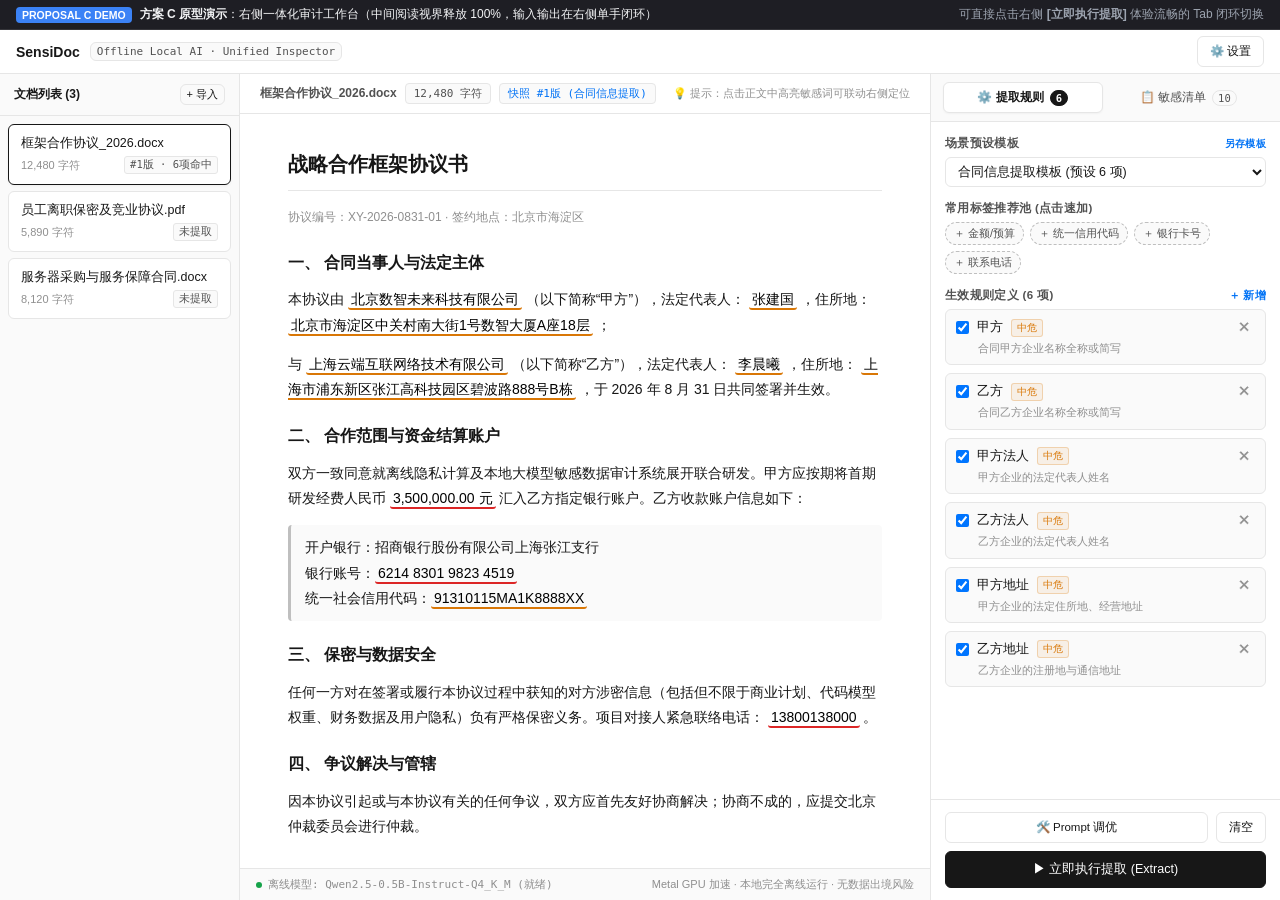
==== optimize/demo_c.html @ 73693ad2 "release: v1.0.0 - SensiDoc 本地敏感信息审计与脱敏系统 V1 正式版本" ====
<!DOCTYPE html>
<html lang="zh-CN">
<head>
  <meta charset="UTF-8">
  <meta name="viewport" content="width=device-width, initial-scale=1.0">
  <title>SensiDoc 方案C演示原型 - 右侧栏一体化审计工作台</title>
  <style>
    :root {
      --bg: hsl(0 0% 100%);
      --surface: hsl(0 0% 100%);
      --surface-2: hsl(0 0% 98%);
      --surface-hover: hsl(0 0% 95%);
      --surface-active: hsl(0 0% 92%);
      --border: hsl(0 0% 90%);
      --border-strong: hsl(0 0% 75%);
      --text: hsl(0 0% 9%);
      --text-dim: hsl(0 0% 32%);
      --text-mute: hsl(0 0% 56%);
      --accent: hsl(0 0% 9%);
      --accent-text: hsl(0 0% 100%);
      --danger: #dc2626;
      --danger-soft: rgba(220, 38, 38, 0.08);
      --warning: #d97706;
      --warning-soft: rgba(217, 119, 6, 0.08);
      --success: #16a34a;
      --success-soft: rgba(22, 163, 74, 0.08);
      --link: hsl(212 100% 48%);
      
      --radius-sm: 6px;
      --radius-md: 8px;
      --radius-lg: 12px;
      
      --font-sans: -apple-system, BlinkMacSystemFont, "SF Pro Text", "PingFang SC", "Helvetica Neue", Arial, sans-serif;
      --font-mono: ui-monospace, "SF Mono", Menlo, Monaco, Consolas, monospace;
    }

    @media (prefers-color-scheme: dark) {
      :root {
        --bg: hsl(0 0% 4%);
        --surface: hsl(0 0% 4%);
        --surface-2: hsl(0 0% 7%);
        --surface-hover: hsl(0 0% 11%);
        --surface-active: hsl(0 0% 14%);
        --border: hsl(0 0% 16%);
        --border-strong: hsl(0 0% 28%);
        --text: hsl(0 0% 93%);
        --text-dim: hsl(0 0% 63%);
        --text-mute: hsl(0 0% 45%);
        --accent: hsl(0 0% 93%);
        --accent-text: hsl(0 0% 6%);
        --danger: #f87171;
        --danger-soft: rgba(248, 113, 113, 0.15);
        --warning: #fbbf24;
        --warning-soft: rgba(251, 191, 36, 0.15);
        --success: #4ade80;
        --success-soft: rgba(74, 222, 128, 0.15);
        --link: hsl(210 100% 66%);
      }
    }

    * { box-sizing: border-box; margin: 0; padding: 0; }
    body {
      font-family: var(--font-sans);
      background: var(--bg);
      color: var(--text);
      height: 100vh;
      display: flex;
      flex-direction: column;
      overflow: hidden;
      -webkit-font-smoothing: antialiased;
    }

    /* 顶部提示横幅 Banner */
    .demo-banner {
      background: #1e1e24;
      color: #f3f4f6;
      font-size: 12px;
      padding: 6px 16px;
      display: flex;
      align-items: center;
      justify-content: space-between;
      border-bottom: 1px solid rgba(255,255,255,0.1);
      z-index: 100;
    }
    .demo-tag {
      background: #3b82f6;
      color: #fff;
      font-size: 10.5px;
      font-weight: 600;
      padding: 2px 6px;
      border-radius: 4px;
      margin-right: 8px;
    }

    /* 顶部导航 TopBar */
    .app-header {
      height: 44px;
      border-bottom: 1px solid var(--border);
      display: flex;
      align-items: center;
      justify-content: space-between;
      padding: 0 16px;
      background: var(--surface);
      flex-shrink: 0;
    }
    .logo-group { display: flex; align-items: center; gap: 10px; }
    .logo-title { font-size: 14px; font-weight: 600; }
    .logo-badge {
      font-size: 11px;
      font-family: var(--font-mono);
      padding: 2px 6px;
      border-radius: var(--radius-sm);
      border: 1px solid var(--border);
      color: var(--text-dim);
      background: var(--surface-2);
    }

    /* 三栏主体网格 */
    .app-layout {
      flex: 1;
      display: grid;
      grid-template-columns: 240px minmax(400px, 1fr) 350px;
      overflow: hidden;
    }

    /* 左栏：文件列表 */
    .sidebar {
      border-right: 1px solid var(--border);
      background: var(--surface-2);
      display: flex;
      flex-direction: column;
      overflow: hidden;
    }
    .sidebar-header {
      padding: 10px 14px;
      border-bottom: 1px solid var(--border);
      display: flex;
      align-items: center;
      justify-content: space-between;
      font-size: 12px;
      font-weight: 600;
    }
    .file-list {
      flex: 1;
      overflow-y: auto;
      padding: 8px;
      display: flex;
      flex-direction: column;
      gap: 6px;
    }
    .file-card {
      padding: 10px 12px;
      border-radius: var(--radius-sm);
      background: var(--surface);
      border: 1px solid var(--border);
      cursor: pointer;
      transition: all 0.12s;
    }
    .file-card:hover { border-color: var(--border-strong); }
    .file-card.active {
      border-color: var(--accent);
      background: var(--surface);
      box-shadow: 0 1px 3px rgba(0,0,0,0.05);
    }
    .file-name {
      font-size: 12.5px;
      font-weight: 500;
      white-space: nowrap;
      overflow: hidden;
      text-overflow: ellipsis;
      margin-bottom: 4px;
    }
    .file-meta {
      display: flex;
      align-items: center;
      justify-content: space-between;
      font-size: 11px;
      color: var(--text-mute);
    }
    .version-tag {
      font-family: var(--font-mono);
      font-size: 10.5px;
      background: var(--surface-2);
      padding: 1px 5px;
      border-radius: 3px;
      border: 1px solid var(--border);
      color: var(--text-dim);
    }

    /* 中间主舞台：极简纯净正文阅读画布 */
    .main-stage {
      display: flex;
      flex-direction: column;
      background: var(--surface);
      overflow: hidden;
    }
    .stage-toolbar {
      height: 40px;
      padding: 0 20px;
      border-bottom: 1px solid var(--border);
      display: flex;
      align-items: center;
      justify-content: space-between;
      background: var(--surface);
      font-size: 12px;
      color: var(--text-dim);
      flex-shrink: 0;
    }
    .stage-meta {
      display: flex;
      align-items: center;
      gap: 8px;
    }
    .doc-pill {
      font-family: var(--font-mono);
      font-size: 11px;
      background: var(--surface-2);
      padding: 2px 8px;
      border-radius: 4px;
      border: 1px solid var(--border);
    }
    .stage-content {
      flex: 1;
      overflow-y: auto;
      padding: 32px 48px;
      line-height: 1.8;
      font-size: 14px;
      color: var(--text);
    }
    .stage-content h1 {
      font-size: 20px;
      font-weight: 600;
      margin-bottom: 16px;
      border-bottom: 1px solid var(--border);
      padding-bottom: 8px;
    }
    .stage-content h2 {
      font-size: 16px;
      font-weight: 600;
      margin: 20px 0 10px 0;
    }
    .stage-content p {
      margin-bottom: 14px;
      color: var(--text);
    }
    .stage-footer {
      height: 32px;
      padding: 0 16px;
      border-top: 1px solid var(--border);
      background: var(--surface-2);
      display: flex;
      align-items: center;
      justify-content: space-between;
      font-size: 11px;
      color: var(--text-mute);
      flex-shrink: 0;
    }

    /* 敏感词高亮插桩 */
    mark.sensi-mark {
      background: transparent;
      padding: 1px 3px;
      border-radius: 3px;
      cursor: pointer;
      transition: all 0.15s ease;
      position: relative;
    }
    mark.sensi-mark[data-risk="high"] {
      border-bottom: 2px solid var(--danger);
    }
    mark.sensi-mark[data-risk="medium"] {
      border-bottom: 2px solid var(--warning);
    }
    mark.sensi-mark[data-risk="low"] {
      border-bottom: 2px solid var(--text-dim);
    }
    mark.sensi-mark:hover {
      background: rgba(217, 119, 6, 0.12);
    }
    mark.sensi-mark.sensi-selected {
      background: rgba(217, 119, 6, 0.22);
      box-shadow: 0 0 0 2px var(--warning);
      font-weight: 600;
    }
    mark.sensi-mark.sensi-selected[data-risk="high"] {
      background: rgba(220, 38, 38, 0.22);
      box-shadow: 0 0 0 2px var(--danger);
    }

    /* 右侧栏：统一智能审计主控台 (Unified Inspector Panel) */
    .inspector-panel {
      border-left: 1px solid var(--border);
      background: var(--surface);
      display: flex;
      flex-direction: column;
      overflow: hidden;
    }
    
    /* 分段选项卡 Segmented Control */
    .segmented-control {
      padding: 8px 12px;
      border-bottom: 1px solid var(--border);
      background: var(--surface-2);
      display: flex;
      gap: 6px;
    }
    .segmented-btn {
      flex: 1;
      padding: 6px 10px;
      font-size: 12px;
      font-weight: 500;
      border-radius: var(--radius-sm);
      border: 1px solid transparent;
      background: transparent;
      color: var(--text-dim);
      cursor: pointer;
      display: flex;
      align-items: center;
      justify-content: center;
      gap: 6px;
      transition: all 0.12s;
      user-select: none;
    }
    .segmented-btn:hover {
      background: var(--surface-hover);
      color: var(--text);
    }
    .segmented-btn.active {
      background: var(--surface);
      color: var(--text);
      border-color: var(--border);
      box-shadow: 0 1px 2px rgba(0,0,0,0.04);
      font-weight: 600;
    }
    .badge-count {
      font-size: 10.5px;
      font-family: var(--font-mono);
      background: var(--surface-2);
      padding: 1px 5px;
      border-radius: 10px;
      border: 1px solid var(--border);
    }
    .segmented-btn.active .badge-count {
      background: var(--accent);
      color: var(--accent-text);
      border-color: var(--accent);
    }

    /* 选项卡内容容器 */
    .tab-content {
      flex: 1;
      overflow-y: auto;
      display: flex;
      flex-direction: column;
    }

    /* 规则配置 Tab */
    .rules-pane {
      padding: 14px;
      display: flex;
      flex-direction: column;
      gap: 14px;
      flex: 1;
    }
    .pane-section-title {
      font-size: 11.5px;
      font-weight: 600;
      color: var(--text-dim);
      display: flex;
      align-items: center;
      justify-content: space-between;
      text-transform: uppercase;
      letter-spacing: 0.03em;
    }
    .form-row {
      display: flex;
      flex-direction: column;
      gap: 6px;
    }
    .select-input {
      width: 100%;
      padding: 6px 8px;
      border-radius: var(--radius-sm);
      border: 1px solid var(--border);
      background: var(--surface);
      color: var(--text);
      font-size: 12.5px;
      outline: none;
    }

    /* 常用标签按钮池 */
    .tag-pool {
      display: flex;
      flex-wrap: wrap;
      gap: 6px;
    }
    .tag-chip {
      font-size: 11px;
      padding: 3px 8px;
      border-radius: 12px;
      border: 1px dashed var(--border-strong);
      background: var(--surface-2);
      color: var(--text-dim);
      cursor: pointer;
      user-select: none;
      display: inline-flex;
      align-items: center;
      gap: 4px;
      transition: all 0.12s;
    }
    .tag-chip:hover {
      background: var(--surface-hover);
      border-color: var(--text);
      color: var(--text);
    }

    /* 规则卡片列表 */
    .rule-card-list {
      display: flex;
      flex-direction: column;
      gap: 8px;
    }
    .rule-card {
      background: var(--surface-2);
      border: 1px solid var(--border);
      border-radius: var(--radius-sm);
      padding: 8px 10px;
      transition: border-color 0.12s;
    }
    .rule-card:hover {
      border-color: var(--border-strong);
    }
    .rule-card-header {
      display: flex;
      align-items: center;
      justify-content: space-between;
      gap: 8px;
    }
    .rule-left {
      display: flex;
      align-items: center;
      gap: 8px;
      font-size: 12.5px;
      font-weight: 500;
    }
    .rule-desc {
      font-size: 11px;
      color: var(--text-mute);
      margin-top: 4px;
      padding-left: 22px;
      line-height: 1.4;
    }
    .risk-badge {
      font-size: 10px;
      padding: 1px 5px;
      border-radius: 3px;
      font-weight: 500;
    }
    .risk-badge.medium {
      background: var(--warning-soft);
      color: var(--warning);
      border: 1px solid rgba(217, 119, 6, 0.25);
    }
    .risk-badge.high {
      background: var(--danger-soft);
      color: var(--danger);
      border: 1px solid rgba(220, 38, 38, 0.25);
    }
    .delete-btn {
      color: var(--text-mute);
      cursor: pointer;
      font-size: 13px;
      padding: 2px 4px;
      border-radius: 3px;
    }
    .delete-btn:hover {
      color: var(--danger);
      background: var(--surface-hover);
    }

    /* 底部执行动作卡 */
    .inspector-footer {
      padding: 12px 14px;
      border-top: 1px solid var(--border);
      background: var(--surface);
      display: flex;
      flex-direction: column;
      gap: 8px;
    }
    .btn {
      padding: 7px 12px;
      font-size: 12.5px;
      font-weight: 500;
      border-radius: var(--radius-sm);
      border: 1px solid var(--border);
      background: transparent;
      color: var(--text);
      cursor: pointer;
      display: inline-flex;
      align-items: center;
      justify-content: center;
      gap: 6px;
      transition: all 0.12s;
      user-select: none;
    }
    .btn:hover { background: var(--surface-hover); }
    .btn.primary {
      background: var(--accent);
      color: var(--accent-text);
      border-color: var(--accent);
    }
    .btn.primary:hover { opacity: 0.9; }

    /* 审计清单 Tab */
    .audit-pane {
      display: flex;
      flex-direction: column;
      flex: 1;
      overflow: hidden;
    }
    .audit-toolbar {
      padding: 10px 14px;
      border-bottom: 1px solid var(--border);
      display: flex;
      align-items: center;
      justify-content: space-between;
      background: var(--surface-2);
      font-size: 11.5px;
    }
    .audit-items-list {
      flex: 1;
      overflow-y: auto;
      padding: 10px 12px;
      display: flex;
      flex-direction: column;
      gap: 6px;
    }
    .audit-item {
      padding: 8px 10px;
      border-radius: var(--radius-sm);
      background: var(--surface);
      border: 1px solid var(--border);
      cursor: pointer;
      transition: all 0.12s;
    }
    .audit-item:hover {
      border-color: var(--border-strong);
      background: var(--surface-hover);
    }
    .audit-item.active {
      border-color: var(--warning);
      background: var(--warning-soft);
    }
    .audit-item-top {
      display: flex;
      align-items: center;
      justify-content: space-between;
      margin-bottom: 4px;
    }
    .audit-word {
      font-size: 12.5px;
      font-weight: 600;
      color: var(--text);
    }
    .audit-tag {
      font-size: 10.5px;
      color: var(--text-dim);
      background: var(--surface-2);
      padding: 1px 6px;
      border-radius: 4px;
      border: 1px solid var(--border);
    }

    /* 脉冲动画 */
    @keyframes pulseFlash {
      0% { background: rgba(220, 38, 38, 0.45); }
      50% { background: transparent; }
      100% { background: rgba(220, 38, 38, 0.45); }
    }
    .pulse-animation {
      animation: pulseFlash 0.5s ease-in-out 2;
    }

    /* Prompt 模态框 */
    .modal-overlay {
      position: fixed;
      inset: 0;
      background: rgba(0, 0, 0, 0.5);
      display: none;
      align-items: center;
      justify-content: center;
      z-index: 1000;
      backdrop-filter: blur(3px);
    }
    .modal-overlay.open { display: flex; }
    .modal-box {
      background: var(--surface);
      border: 1px solid var(--border);
      border-radius: var(--radius-md);
      width: 90%;
      max-width: 620px;
      padding: 18px 20px;
      display: flex;
      flex-direction: column;
      gap: 14px;
      box-shadow: 0 16px 36px rgba(0,0,0,0.25);
    }
    .modal-header {
      display: flex;
      align-items: center;
      justify-content: space-between;
      border-bottom: 1px solid var(--border);
      padding-bottom: 10px;
    }
    .modal-header h3 { font-size: 14px; font-weight: 600; }
  </style>
</head>
<body>

  <!-- Demo 顶部横幅，说明方案背景与特性 -->
  <div class="demo-banner">
    <div style="display: flex; align-items: center;">
      <span class="demo-tag">PROPOSAL C DEMO</span>
      <span><strong>方案 C 原型演示</strong>：右侧一体化审计工作台（中间阅读视界释放 100%，输入输出在右侧单手闭环）</span>
    </div>
    <div style="display: flex; gap: 12px;">
      <span style="color: #9ca3af;">可直接点击右侧 <b>[立即执行提取]</b> 体验流畅的 Tab 闭环切换</span>
    </div>
  </div>

  <!-- 应用导航 -->
  <header class="app-header">
    <div class="logo-group">
      <span class="logo-title">SensiDoc</span>
      <span class="logo-badge">Offline Local AI · Unified Inspector</span>
    </div>
    <div>
      <button class="btn" style="font-size: 11.5px;" onclick="alert('系统设置功能就绪')">⚙️ 设置</button>
    </div>
  </header>

  <!-- 三栏工作区 -->
  <div class="app-layout">
    <!-- 左栏：文件列表 -->
    <aside class="sidebar">
      <div class="sidebar-header">
        <span>文档列表 (3)</span>
        <button class="btn" style="padding: 2px 6px; font-size: 11px;">+ 导入</button>
      </div>
      <div class="file-list">
        <div class="file-card active">
          <div class="file-name">框架合作协议_2026.docx</div>
          <div class="file-meta">
            <span>12,480 字符</span>
            <span class="version-tag">#1版 · 6项命中</span>
          </div>
        </div>
        <div class="file-card">
          <div class="file-name">员工离职保密及竞业协议.pdf</div>
          <div class="file-meta">
            <span>5,890 字符</span>
            <span class="version-tag">未提取</span>
          </div>
        </div>
        <div class="file-card">
          <div class="file-name">服务器采购与服务保障合同.docx</div>
          <div class="file-meta">
            <span>8,120 字符</span>
            <span class="version-tag">未提取</span>
          </div>
        </div>
      </div>
    </aside>

    <!-- 中间主舞台：纯净文档正文阅读视界 (100% 空间解放) -->
    <main class="main-stage">
      <!-- 极简工具栏 -->
      <div class="stage-toolbar">
        <div class="stage-meta">
          <span style="font-weight: 600;">框架合作协议_2026.docx</span>
          <span class="doc-pill">12,480 字符</span>
          <span class="doc-pill" style="color: var(--link);">快照 #1版 (合同信息提取)</span>
        </div>
        <div>
          <span style="font-size: 11px; color: var(--text-mute);">💡 提示：点击正文中高亮敏感词可联动右侧定位</span>
        </div>
      </div>

      <!-- 正文渲染区 (无任何规则表单遮挡，享受顶级沉浸阅读) -->
      <div class="stage-content" id="docContent">
        <h1>战略合作框架协议书</h1>
        <p style="color: var(--text-mute); font-size: 12px; margin-bottom: 20px;">
          协议编号：XY-2026-0831-01 · 签约地点：北京市海淀区
        </p>

        <h2>一、 合同当事人与法定主体</h2>
        <p>
          本协议由 
          <mark class="sensi-mark" data-risk="medium" data-id="1">北京数智未来科技有限公司</mark>
          （以下简称“甲方”），法定代表人：
          <mark class="sensi-mark" data-risk="medium" data-id="3">张建国</mark>
          ，住所地：
          <mark class="sensi-mark" data-risk="medium" data-id="5">北京市海淀区中关村南大街1号数智大厦A座18层</mark>
          ；
        </p>
        <p>
          与 
          <mark class="sensi-mark" data-risk="medium" data-id="2">上海云端互联网络技术有限公司</mark>
          （以下简称“乙方”），法定代表人：
          <mark class="sensi-mark" data-risk="medium" data-id="4">李晨曦</mark>
          ，住所地：
          <mark class="sensi-mark" data-risk="medium" data-id="6">上海市浦东新区张江高科技园区碧波路888号B栋</mark>
          ，于 2026 年 8 月 31 日共同签署并生效。
        </p>

        <h2>二、 合作范围与资金结算账户</h2>
        <p>
          双方一致同意就离线隐私计算及本地大模型敏感数据审计系统展开联合研发。甲方应按期将首期研发经费人民币 
          <mark class="sensi-mark" data-risk="high" data-id="7">3,500,000.00 元</mark>
          汇入乙方指定银行账户。乙方收款账户信息如下：
        </p>
        <p style="padding: 10px 14px; background: var(--surface-2); border-left: 3px solid var(--border-strong); border-radius: 4px;">
          开户银行：招商银行股份有限公司上海张江支行<br>
          银行账号：<mark class="sensi-mark" data-risk="high" data-id="8">6214 8301 9823 4519</mark><br>
          统一社会信用代码：<mark class="sensi-mark" data-risk="medium" data-id="9">91310115MA1K8888XX</mark>
        </p>

        <h2>三、 保密与数据安全</h2>
        <p>
          任何一方对在签署或履行本协议过程中获知的对方涉密信息（包括但不限于商业计划、代码模型权重、财务数据及用户隐私）负有严格保密义务。项目对接人紧急联络电话：
          <mark class="sensi-mark" data-risk="high" data-id="10">13800138000</mark>
          。
        </p>

        <h2>四、 争议解决与管辖</h2>
        <p>
          因本协议引起或与本协议有关的任何争议，双方应首先友好协商解决；协商不成的，应提交北京仲裁委员会进行仲裁。
        </p>
      </div>

      <!-- 底部离线模型状态栏 -->
      <div class="stage-footer">
        <div style="display: flex; align-items: center; gap: 6px;">
          <span style="width: 6px; height: 6px; border-radius: 50%; background: var(--success); display: inline-block;"></span>
          <span style="font-family: var(--font-mono);">离线模型: Qwen2.5-0.5B-Instruct-Q4_K_M (就绪)</span>
        </div>
        <div>Metal GPU 加速 · 本地完全离线运行 · 无数据出境风险</div>
      </div>
    </main>

    <!-- 右侧栏：统一智能审计主控台 (Unified Inspector Panel) -->
    <aside class="inspector-panel">
      <!-- 核心切换：Segmented Tabs -->
      <div class="segmented-control">
        <button class="segmented-btn active" id="tabRulesBtn" onclick="switchTab('rules')">
          <span>⚙️ 提取规则</span>
          <span class="badge-count" id="rulesCountBadge">6</span>
        </button>
        <button class="segmented-btn" id="tabAuditBtn" onclick="switchTab('audit')">
          <span>📋 敏感清单</span>
          <span class="badge-count" id="auditCountBadge">10</span>
        </button>
      </div>

      <!-- 视图 1：提取规则配置视图 (Input 阶段) -->
      <div class="tab-content" id="rulesPane">
        <div class="rules-pane">
          <!-- 场景模板下拉选择 -->
          <div class="form-row">
            <div class="pane-section-title">
              <span>场景预设模板</span>
              <span style="font-size: 10px; color: var(--link); cursor: pointer;" onclick="alert('已将当前规则保存为模板')">另存模板</span>
            </div>
            <select class="select-input" id="presetSelect" onchange="handlePresetChange(this.value)">
              <option value="contract">合同信息提取模板 (预设 6 项)</option>
              <option value="privacy">个人隐私合规审查模板 (预设 4 项)</option>
              <option value="finance">财务与银行卡审计模板</option>
              <option value="empty">-- 空白自定义 --</option>
            </select>
          </div>

          <!-- 常用字段推荐池 (点击即加) -->
          <div class="form-row">
            <div class="pane-section-title">
              <span>常用标签推荐池 (点击速加)</span>
            </div>
            <div class="tag-pool">
              <span class="tag-chip" onclick="quickAddTag('金额/预算', '合同涉及的资金、违约金或付款金额', 'high')">＋ 金额/预算</span>
              <span class="tag-chip" onclick="quickAddTag('统一信用代码', '企业营业执照18位税号代码', 'medium')">＋ 统一信用代码</span>
              <span class="tag-chip" onclick="quickAddTag('银行卡号', '个人或对公银行账户卡号', 'high')">＋ 银行卡号</span>
              <span class="tag-chip" onclick="quickAddTag('联系电话', '手机号码或固话号码', 'high')">＋ 联系电话</span>
            </div>
          </div>

          <!-- 当前生效规则列表 -->
          <div class="form-row" style="flex: 1;">
            <div class="pane-section-title">
              <span>生效规则定义 (<span id="ruleTotalCount">6</span> 项)</span>
              <span style="font-size: 10.5px; color: var(--link); cursor: pointer;" onclick="addEmptyRule()">＋ 新增</span>
            </div>
            
            <div class="rule-card-list" id="ruleCardList">
              <!-- 动态规则卡片 -->
              <div class="rule-card" data-idx="0">
                <div class="rule-card-header">
                  <div class="rule-left">
                    <input type="checkbox" checked>
                    <span>甲方</span>
                    <span class="risk-badge medium">中危</span>
                  </div>
                  <span class="delete-btn" onclick="removeRule(0)" title="删除此规则">✕</span>
                </div>
                <div class="rule-desc">合同甲方企业名称全称或简写</div>
              </div>

              <div class="rule-card" data-idx="1">
                <div class="rule-card-header">
                  <div class="rule-left">
                    <input type="checkbox" checked>
                    <span>乙方</span>
                    <span class="risk-badge medium">中危</span>
                  </div>
                  <span class="delete-btn" onclick="removeRule(1)" title="删除此规则">✕</span>
                </div>
                <div class="rule-desc">合同乙方企业名称全称或简写</div>
              </div>

              <div class="rule-card" data-idx="2">
                <div class="rule-card-header">
                  <div class="rule-left">
                    <input type="checkbox" checked>
                    <span>甲方法人</span>
                    <span class="risk-badge medium">中危</span>
                  </div>
                  <span class="delete-btn" onclick="removeRule(2)" title="删除此规则">✕</span>
                </div>
                <div class="rule-desc">甲方企业的法定代表人姓名</div>
              </div>

              <div class="rule-card" data-idx="3">
                <div class="rule-card-header">
                  <div class="rule-left">
                    <input type="checkbox" checked>
                    <span>乙方法人</span>
                    <span class="risk-badge medium">中危</span>
                  </div>
                  <span class="delete-btn" onclick="removeRule(3)" title="删除此规则">✕</span>
                </div>
                <div class="rule-desc">乙方企业的法定代表人姓名</div>
              </div>

              <div class="rule-card" data-idx="4">
                <div class="rule-card-header">
                  <div class="rule-left">
                    <input type="checkbox" checked>
                    <span>甲方地址</span>
                    <span class="risk-badge medium">中危</span>
                  </div>
                  <span class="delete-btn" onclick="removeRule(4)" title="删除此规则">✕</span>
                </div>
                <div class="rule-desc">甲方企业的法定住所地、经营地址</div>
              </div>

              <div class="rule-card" data-idx="5">
                <div class="rule-card-header">
                  <div class="rule-left">
                    <input type="checkbox" checked>
                    <span>乙方地址</span>
                    <span class="risk-badge medium">中危</span>
                  </div>
                  <span class="delete-btn" onclick="removeRule(5)" title="删除此规则">✕</span>
                </div>
                <div class="rule-desc">乙方企业的注册地与通信地址</div>
              </div>
            </div>
          </div>
        </div>

        <!-- 规则底部主动作区 -->
        <div class="inspector-footer">
          <div style="display: flex; gap: 8px;">
            <button class="btn" style="flex: 1; font-size: 11.5px;" onclick="openPromptModal()">🛠️ Prompt 调优</button>
            <button class="btn" style="font-size: 11.5px;" onclick="alert('已清空所有规则')">清空</button>
          </div>
          <button class="btn primary" id="runExtractBtn" onclick="simulateExtract()" style="padding: 9px 0;">
            <span>▶ 立即执行提取 (Extract)</span>
          </button>
        </div>
      </div>

      <!-- 视图 2：敏感词审计清单视图 (Output 阶段) -->
      <div class="tab-content" id="auditPane" style="display: none;">
        <div class="audit-pane">
          <!-- 统计与过滤条 -->
          <div class="audit-toolbar">
            <div style="display: flex; align-items: center; gap: 6px;">
              <span style="font-weight: 600;">命中清单 (10 项)</span>
            </div>
            <div>
              <button class="btn" style="padding: 2px 6px; font-size: 10.5px;" onclick="alert('原始 JSON 模态框就绪')">原始 JSON</button>
            </div>
          </div>

          <!-- 敏感词项目列表 -->
          <div class="audit-items-list" id="auditItemsList">
            <div class="audit-item" onclick="focusMark(1)" data-id="1">
              <div class="audit-item-top">
                <span class="audit-word">北京数智未来科技有限公司</span>
                <span class="risk-badge medium">中危</span>
              </div>
              <div style="font-size: 11px; color: var(--text-dim); display: flex; justify-content: space-between;">
                <span>字段：【甲方】</span>
                <span style="color: var(--text-mute);">正文第 1 款</span>
              </div>
            </div>

            <div class="audit-item" onclick="focusMark(2)" data-id="2">
              <div class="audit-item-top">
                <span class="audit-word">上海云端互联网络技术有限公司</span>
                <span class="risk-badge medium">中危</span>
              </div>
              <div style="font-size: 11px; color: var(--text-dim); display: flex; justify-content: space-between;">
                <span>字段：【乙方】</span>
                <span style="color: var(--text-mute);">正文第 1 款</span>
              </div>
            </div>

            <div class="audit-item" onclick="focusMark(3)" data-id="3">
              <div class="audit-item-top">
                <span class="audit-word">张建国</span>
                <span class="risk-badge medium">中危</span>
              </div>
              <div style="font-size: 11px; color: var(--text-dim); display: flex; justify-content: space-between;">
                <span>字段：【甲方法人】</span>
                <span style="color: var(--text-mute);">正文第 1 款</span>
              </div>
            </div>

            <div class="audit-item" onclick="focusMark(4)" data-id="4">
              <div class="audit-item-top">
                <span class="audit-word">李晨曦</span>
                <span class="risk-badge medium">中危</span>
              </div>
              <div style="font-size: 11px; color: var(--text-dim); display: flex; justify-content: space-between;">
                <span>字段：【乙方法人】</span>
                <span style="color: var(--text-mute);">正文第 1 款</span>
              </div>
            </div>

            <div class="audit-item" onclick="focusMark(7)" data-id="7">
              <div class="audit-item-top">
                <span class="audit-word">3,500,000.00 元</span>
                <span class="risk-badge high">高危</span>
              </div>
              <div style="font-size: 11px; color: var(--text-dim); display: flex; justify-content: space-between;">
                <span>字段：【金额/预算】</span>
                <span style="color: var(--text-mute);">正文第 2 款</span>
              </div>
            </div>

            <div class="audit-item" onclick="focusMark(8)" data-id="8">
              <div class="audit-item-top">
                <span class="audit-word">6214 8301 9823 4519</span>
                <span class="risk-badge high">高危</span>
              </div>
              <div style="font-size: 11px; color: var(--text-dim); display: flex; justify-content: space-between;">
                <span>字段：【银行卡号】</span>
                <span style="color: var(--text-mute);">正文第 2 款</span>
              </div>
            </div>

            <div class="audit-item" onclick="focusMark(9)" data-id="9">
              <div class="audit-item-top">
                <span class="audit-word">91310115MA1K8888XX</span>
                <span class="risk-badge medium">中危</span>
              </div>
              <div style="font-size: 11px; color: var(--text-dim); display: flex; justify-content: space-between;">
                <span>字段：【统一信用代码】</span>
                <span style="color: var(--text-mute);">正文第 2 款</span>
              </div>
            </div>

            <div class="audit-item" onclick="focusMark(10)" data-id="10">
              <div class="audit-item-top">
                <span class="audit-word">13800138000</span>
                <span class="risk-badge high">高危</span>
              </div>
              <div style="font-size: 11px; color: var(--text-dim); display: flex; justify-content: space-between;">
                <span>字段：【联系电话】</span>
                <span style="color: var(--text-mute);">正文第 3 款</span>
              </div>
            </div>
          </div>

          <!-- 审计结果底部导出动作 -->
          <div class="inspector-footer">
            <div style="display: flex; gap: 8px;">
              <button class="btn" style="flex: 1; font-size: 11.5px;" onclick="alert('导出 CSV 成功')">导出清单 (CSV)</button>
              <button class="btn primary" style="flex: 1; font-size: 11.5px;" onclick="alert('脱敏文档已生成并在本地保存！')">🛡️ 脱敏导出</button>
            </div>
            <button class="btn" style="font-size: 11px; color: var(--text-mute);" onclick="switchTab('rules')">
              ← 返回修改规则重新提取
            </button>
          </div>
        </div>
      </div>
    </aside>
  </div>

  <!-- Prompt 调优模态框 -->
  <div class="modal-overlay" id="promptModal">
    <div class="modal-box">
      <div class="modal-header">
        <h3>系统提示词 (System Prompt) 调优与契约</h3>
        <button class="btn" style="padding: 2px 6px; font-size: 11px;" onclick="closePromptModal()">关闭</button>
      </div>
      <div style="font-size: 12px; color: var(--text-dim); line-height: 1.5;">
        内置针对 350M~1.5B 小模型加固的「三步思维协议」。字段通过变量 <code>{FIELDS_DEFINITION}</code> 自动注入。
      </div>
      <textarea style="width: 100%; height: 160px; font-family: var(--font-mono); font-size: 11.5px; padding: 8px; border: 1px solid var(--border); border-radius: 4px; background: var(--surface-2); color: var(--text); resize: none;">
你是一个资深文档保密审计专家。请严格按照以下定义的敏感字段提取文档原词：
{FIELDS_DEFINITION}

【提取规则契约】：
1. 只能从原文完整摘录，严禁杜撰或修改任何文字；
2. 输出必须是精简的 JSON 纯字符串数组格式：["原词1", "原词2"]
      </textarea>
      <div style="display: flex; justify-content: flex-end; gap: 8px;">
        <button class="btn" onclick="closePromptModal()">取消</button>
        <button class="btn primary" onclick="alert('已应用提示词！'); closePromptModal();">保存并应用</button>
      </div>
    </div>
  </div>

  <script>
    // Tab 切换逻辑
    function switchTab(tab) {
      const rulesBtn = document.getElementById("tabRulesBtn");
      const auditBtn = document.getElementById("tabAuditBtn");
      const rulesPane = document.getElementById("rulesPane");
      const auditPane = document.getElementById("auditPane");

      if (tab === "rules") {
        rulesBtn.classList.add("active");
        auditBtn.classList.remove("active");
        rulesPane.style.display = "flex";
        auditPane.style.display = "none";
      } else {
        auditBtn.classList.add("active");
        rulesBtn.classList.remove("active");
        auditPane.style.display = "flex";
        rulesPane.style.display = "none";
      }
    }

    // 联动点击定位敏感词
    function focusMark(id) {
      // 移除原有的 selected
      document.querySelectorAll("mark.sensi-mark").forEach(m => m.classList.remove("sensi-selected", "pulse-animation"));
      document.querySelectorAll(".audit-item").forEach(item => item.classList.remove("active"));

      const mark = document.querySelector(`mark.sensi-mark[data-id="${id}"]`);
      const item = document.querySelector(`.audit-item[data-id="${id}"]`);

      if (mark) {
        mark.classList.add("sensi-selected", "pulse-animation");
        mark.scrollIntoView({ behavior: "smooth", block: "center" });
      }
      if (item) {
        item.classList.add("active");
      }
    }

    // 正文中的敏感词点击反向联动右侧列表
    document.querySelectorAll("mark.sensi-mark").forEach(mark => {
      mark.addEventListener("click", () => {
        const id = mark.getAttribute("data-id");
        switchTab("audit");
        focusMark(id);
      });
    });

    // 模拟提取执行并自动切换 Tab
    function simulateExtract() {
      const btn = document.getElementById("runExtractBtn");
      const originalText = btn.innerHTML;
      btn.innerHTML = "<span>⏳ 本地小模型极速推理中...</span>";
      btn.style.opacity = "0.7";

      setTimeout(() => {
        btn.innerHTML = originalText;
        btn.style.opacity = "1";
        // 自动切到审计结果 Tab
        switchTab("audit");
        // 聚焦第一个
        focusMark(1);
      }, 700);
    }

    // 快捷推荐标签注入
    function quickAddTag(name, desc, risk) {
      const list = document.getElementById("ruleCardList");
      const totalSpan = document.getElementById("ruleTotalCount");
      const badgeSpan = document.getElementById("rulesCountBadge");

      const card = document.createElement("div");
      card.className = "rule-card";
      card.innerHTML = `
        <div class="rule-card-header">
          <div class="rule-left">
            <input type="checkbox" checked>
            <span>${name}</span>
            <span class="risk-badge ${risk}">${risk === 'high' ? '高危' : '中危'}</span>
          </div>
          <span class="delete-btn" onclick="this.closest('.rule-card').remove(); updateCount();" title="删除此规则">✕</span>
        </div>
        <div class="rule-desc">${desc}</div>
      `;
      list.appendChild(card);
      updateCount();
      card.scrollIntoView({ behavior: "smooth", block: "nearest" });
    }

    function removeRule(idx) {
      const card = document.querySelector(`.rule-card[data-idx="${idx}"]`);
      if (card) {
        card.remove();
        updateCount();
      }
    }

    function addEmptyRule() {
      const name = prompt("请输入新字段名称:", "开户许可证");
      if (!name) return;
      quickAddTag(name, "自定义敏感特征抽取说明", "medium");
    }

    function updateCount() {
      const count = document.querySelectorAll("#ruleCardList .rule-card").length;
      document.getElementById("ruleTotalCount").innerText = count;
      document.getElementById("rulesCountBadge").innerText = count;
    }

    function handlePresetChange(val) {
      if (val === 'empty') {
        document.getElementById("ruleCardList").innerHTML = "";
        updateCount();
      } else {
        // 重置为 6 项演示
        location.reload();
      }
    }

    function openPromptModal() {
      document.getElementById("promptModal").classList.add("open");
    }
    function closePromptModal() {
      document.getElementById("promptModal").classList.remove("open");
    }
  </script>
</body>
</html>
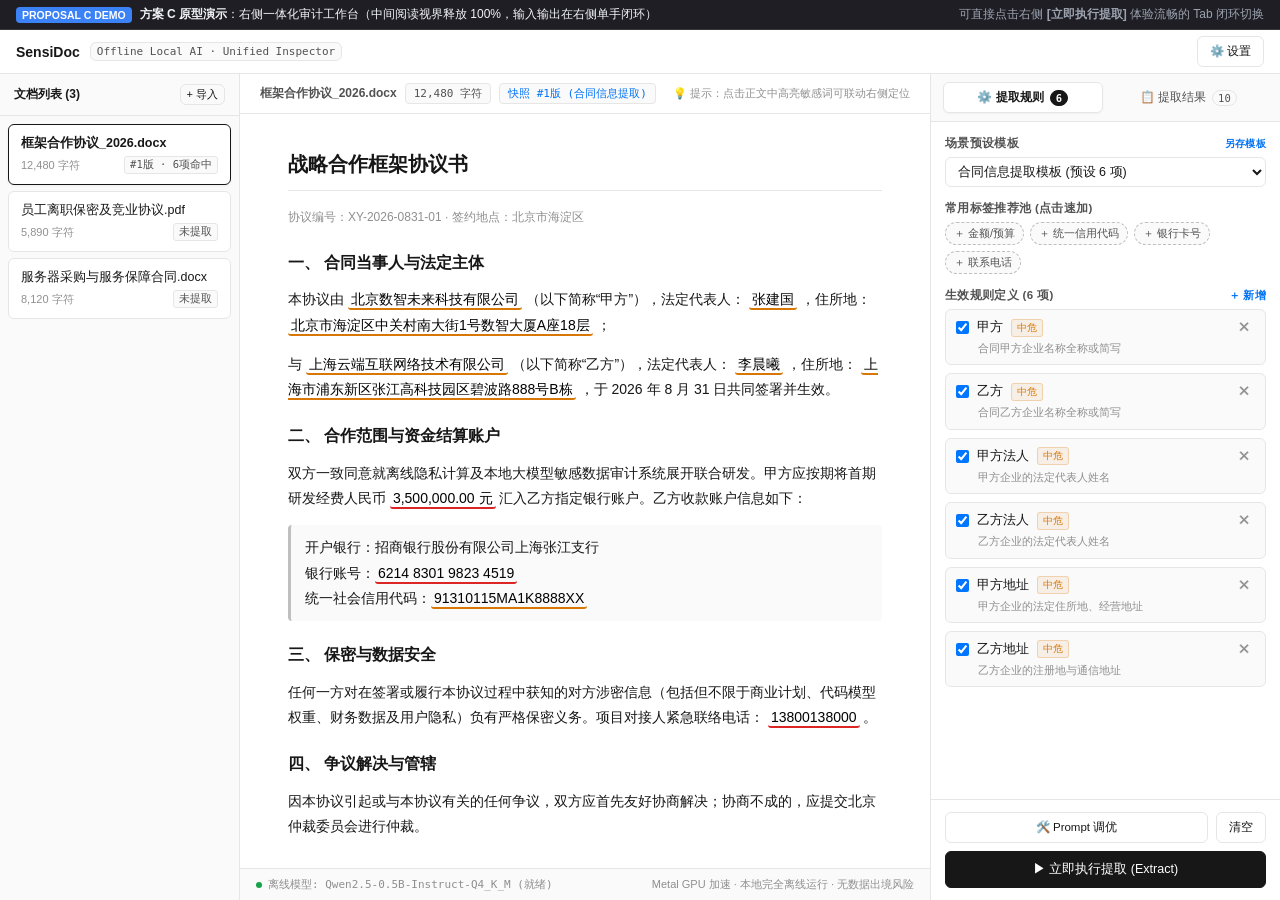
==== commit 42ff5e52: "feat: 更新预设魔搭模型为 LFM2.5-VL-450M-Q8_0 并更新文档列表样式" ====
--- a/optimize/demo_c.html
+++ b/optimize/demo_c.html
@@ -164,11 +164,14 @@
     }
     .file-name {
       font-size: 12.5px;
-      font-weight: 500;
+      font-weight: 400;
       white-space: nowrap;
       overflow: hidden;
       text-overflow: ellipsis;
       margin-bottom: 4px;
+    }
+    .file-card.active .file-name {
+      font-weight: 600;
     }
     .file-meta {
       display: flex;
@@ -757,7 +760,7 @@
           <span class="badge-count" id="rulesCountBadge">6</span>
         </button>
         <button class="segmented-btn" id="tabAuditBtn" onclick="switchTab('audit')">
-          <span>📋 敏感清单</span>
+          <span>📋 提取结果</span>
           <span class="badge-count" id="auditCountBadge">10</span>
         </button>
       </div>
